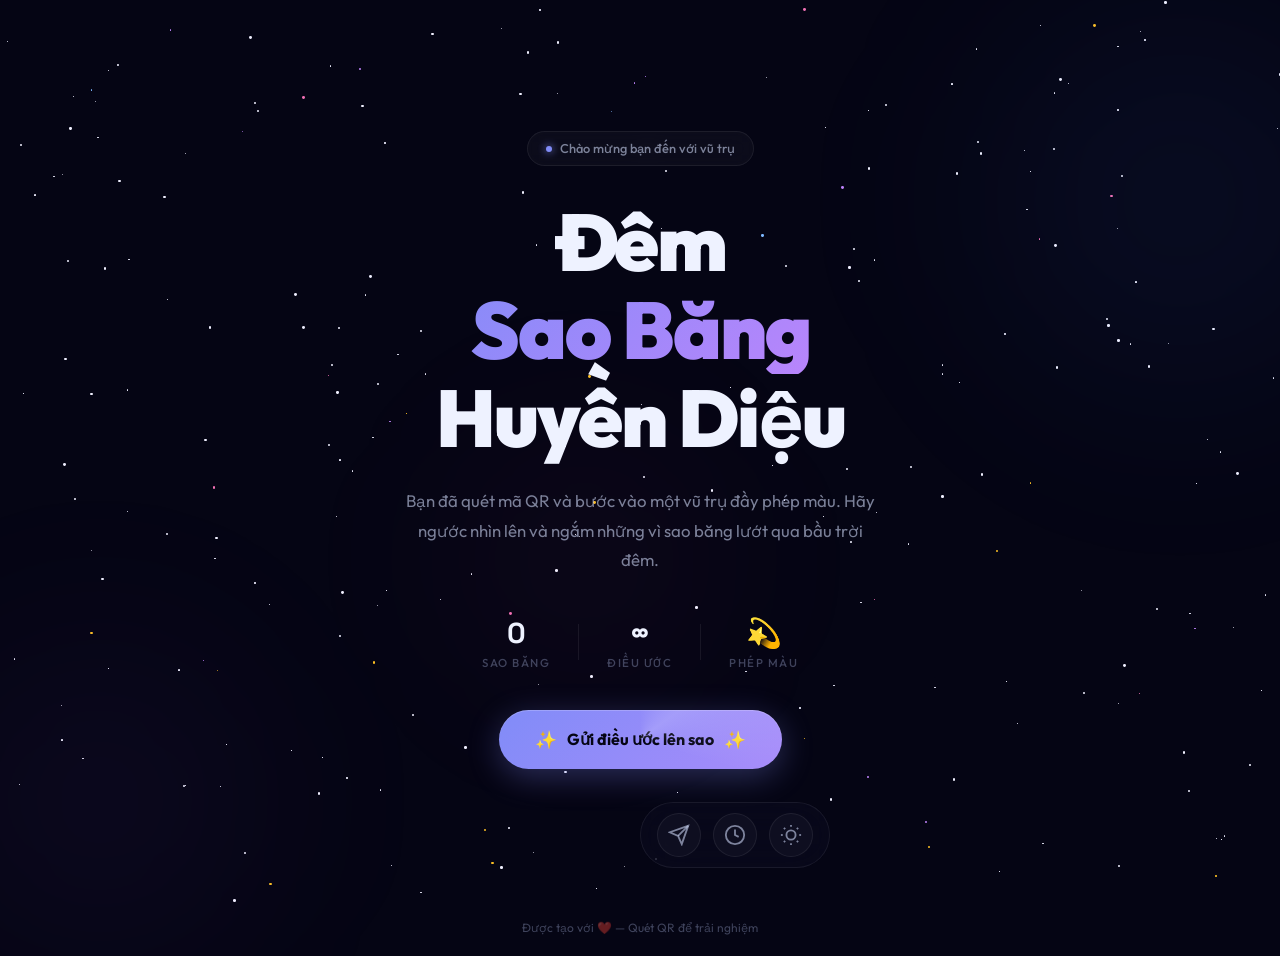
==== index.html @ a84d443f "feat: QR Web - Trang sao bang voi hieu ung shooting stars" ====
<!DOCTYPE html>
<html lang="vi">
<head>
    <meta charset="UTF-8">
    <meta name="viewport" content="width=device-width, initial-scale=1.0">
    <meta name="description" content="Trang web hiệu ứng sao băng - Shooting Stars">
    <meta name="theme-color" content="#0a0a2e">
    <title>✨ Sao Băng - Shooting Stars</title>
    <link rel="preconnect" href="https://fonts.googleapis.com">
    <link rel="preconnect" href="https://fonts.gstatic.com" crossorigin>
    <link href="https://fonts.googleapis.com/css2?family=Outfit:wght@300;400;500;600;700;800;900&family=Space+Grotesk:wght@400;500;600;700&display=swap" rel="stylesheet">
    <link rel="stylesheet" href="style.css">
</head>
<body>
    <!-- Stars Background -->
    <div class="stars-container" id="starsContainer"></div>

    <!-- Shooting Stars -->
    <div class="shooting-stars" id="shootingStars">
        <div class="shooting-star"></div>
        <div class="shooting-star"></div>
        <div class="shooting-star"></div>
        <div class="shooting-star"></div>
        <div class="shooting-star"></div>
        <div class="shooting-star"></div>
        <div class="shooting-star"></div>
        <div class="shooting-star"></div>
    </div>

    <!-- Nebula Glow -->
    <div class="nebula">
        <div class="nebula-cloud nebula-1"></div>
        <div class="nebula-cloud nebula-2"></div>
        <div class="nebula-cloud nebula-3"></div>
    </div>

    <!-- Main Content -->
    <div class="content-wrapper">
        <!-- Hero Section -->
        <section class="hero" id="hero">
            <div class="hero-inner">
                <div class="hero-badge">
                    <span class="badge-dot"></span>
                    <span>Chào mừng bạn đến với vũ trụ</span>
                </div>
                <h1 class="hero-title">
                    <span class="title-line">Đêm</span>
                    <span class="title-line gradient-text">Sao Băng</span>
                    <span class="title-line">Huyền Diệu</span>
                </h1>
                <p class="hero-description">
                    Bạn đã quét mã QR và bước vào một vũ trụ đầy phép màu. 
                    Hãy ngước nhìn lên và ngắm những vì sao băng lướt qua bầu trời đêm.
                </p>
                <div class="hero-stats">
                    <div class="stat-item">
                        <div class="stat-value" id="starCount">0</div>
                        <div class="stat-label">Sao băng</div>
                    </div>
                    <div class="stat-divider"></div>
                    <div class="stat-item">
                        <div class="stat-value" id="wishCount">∞</div>
                        <div class="stat-label">Điều ước</div>
                    </div>
                    <div class="stat-divider"></div>
                    <div class="stat-item">
                        <div class="stat-value">💫</div>
                        <div class="stat-label">Phép màu</div>
                    </div>
                </div>
                <button class="cta-button" id="makeWish" onclick="makeWish()">
                    <span class="btn-sparkle">✨</span>
                    Gửi điều ước lên sao
                    <span class="btn-sparkle">✨</span>
                </button>
            </div>
        </section>

        <!-- Wish Modal -->
        <div class="wish-overlay" id="wishOverlay">
            <div class="wish-card" id="wishCard">
                <div class="wish-glow"></div>
                <div class="wish-emoji">🌠</div>
                <h2>Điều ước của bạn đã được gửi lên ngôi sao!</h2>
                <p>Hãy tin rằng mọi điều tốt đẹp sẽ đến với bạn.</p>
                <button class="wish-close" onclick="closeWish()">Tiếp tục ngắm sao ✨</button>
            </div>
        </div>

        <!-- Interactive Controls -->
        <div class="controls-panel" id="controlsPanel">
            <button class="control-btn" onclick="triggerMeteorShower()" title="Mưa sao băng">
                <svg width="22" height="22" viewBox="0 0 24 24" fill="none" stroke="currentColor" stroke-width="2">
                    <path d="M22 2L11 13"/>
                    <path d="M22 2L15 22L11 13L2 9L22 2Z"/>
                </svg>
            </button>
            <button class="control-btn" onclick="toggleSpeed()" title="Tốc độ" id="speedBtn">
                <svg width="22" height="22" viewBox="0 0 24 24" fill="none" stroke="currentColor" stroke-width="2">
                    <circle cx="12" cy="12" r="10"/>
                    <polyline points="12 6 12 12 16 14"/>
                </svg>
            </button>
            <button class="control-btn" onclick="changeTheme()" title="Đổi màu" id="themeBtn">
                <svg width="22" height="22" viewBox="0 0 24 24" fill="none" stroke="currentColor" stroke-width="2">
                    <circle cx="12" cy="12" r="5"/>
                    <line x1="12" y1="1" x2="12" y2="3"/><line x1="12" y1="21" x2="12" y2="23"/>
                    <line x1="4.22" y1="4.22" x2="5.64" y2="5.64"/><line x1="18.36" y1="18.36" x2="19.78" y2="19.78"/>
                    <line x1="1" y1="12" x2="3" y2="12"/><line x1="21" y1="12" x2="23" y2="12"/>
                    <line x1="4.22" y1="19.78" x2="5.64" y2="18.36"/><line x1="18.36" y1="5.64" x2="19.78" y2="4.22"/>
                </svg>
            </button>
        </div>

        <!-- Footer -->
        <footer class="site-footer">
            <p>Được tạo với ❤️ &mdash; Quét QR để trải nghiệm</p>
        </footer>
    </div>

    <!-- Toast -->
    <div class="toast" id="toast">
        <span id="toastMsg"></span>
    </div>

    <script src="app.js"></script>
</body>
</html>
---- style.css ----
/* ========================================
   Shooting Stars - Cosmic Dark Theme
   ======================================== */

:root {
    --bg-deep: #050514;
    --bg-space: #0a0a2e;
    --star-white: #f0f0ff;
    --star-blue: #7eb8ff;
    --star-purple: #c084fc;
    --star-pink: #f472b6;
    --star-gold: #fbbf24;
    --nebula-blue: rgba(59, 130, 246, 0.08);
    --nebula-purple: rgba(168, 85, 247, 0.06);
    --nebula-pink: rgba(236, 72, 153, 0.05);
    --text-primary: #eef2ff;
    --text-secondary: rgba(200, 210, 240, 0.6);
    --text-muted: rgba(150, 160, 200, 0.4);
    --accent: #818cf8;
    --accent-bright: #a78bfa;
    --glass-bg: rgba(255, 255, 255, 0.03);
    --glass-border: rgba(255, 255, 255, 0.07);
}

/* Theme variants */
body.theme-aurora {
    --bg-deep: #021210;
    --bg-space: #042f2e;
    --accent: #34d399;
    --accent-bright: #6ee7b7;
    --star-blue: #5eead4;
    --star-purple: #34d399;
    --nebula-blue: rgba(52, 211, 153, 0.08);
    --nebula-purple: rgba(94, 234, 212, 0.06);
}

body.theme-sunset {
    --bg-deep: #1a0505;
    --bg-space: #2d0a0a;
    --accent: #fb923c;
    --accent-bright: #fdba74;
    --star-blue: #fb923c;
    --star-purple: #f43f5e;
    --star-pink: #fbbf24;
    --nebula-blue: rgba(251, 146, 60, 0.08);
    --nebula-purple: rgba(244, 63, 94, 0.06);
}

/* Reset */
*, *::before, *::after {
    margin: 0;
    padding: 0;
    box-sizing: border-box;
}

html {
    font-size: 16px;
    scroll-behavior: smooth;
}

body {
    font-family: 'Outfit', 'Space Grotesk', sans-serif;
    background: var(--bg-deep);
    color: var(--text-primary);
    min-height: 100vh;
    overflow-x: hidden;
    position: relative;
    transition: background 1s ease;
}

/* ===== STARS BACKGROUND ===== */
.stars-container {
    position: fixed;
    top: 0;
    left: 0;
    width: 100%;
    height: 100%;
    z-index: 0;
    pointer-events: none;
}

.star {
    position: absolute;
    border-radius: 50%;
    background: var(--star-white);
    animation: twinkle var(--duration) ease-in-out infinite;
    animation-delay: var(--delay);
}

@keyframes twinkle {
    0%, 100% { opacity: var(--min-opacity, 0.2); transform: scale(1); }
    50% { opacity: var(--max-opacity, 0.9); transform: scale(1.3); }
}

/* ===== SHOOTING STARS ===== */
.shooting-stars {
    position: fixed;
    top: 0;
    left: 0;
    width: 100%;
    height: 100%;
    z-index: 1;
    pointer-events: none;
    overflow: hidden;
}

.shooting-star {
    position: absolute;
    width: 3px;
    height: 3px;
    background: linear-gradient(45deg, var(--star-white), transparent);
    border-radius: 50%;
    opacity: 0;
    animation: shoot var(--shoot-duration, 3s) linear infinite;
    animation-delay: var(--shoot-delay, 0s);
}

.shooting-star::before {
    content: '';
    position: absolute;
    top: 50%;
    right: 100%;
    width: var(--tail-length, 80px);
    height: 1.5px;
    background: linear-gradient(to left, rgba(255,255,255,0.8), rgba(167,139,250,0.4), transparent);
    transform: translateY(-50%);
    border-radius: 100px;
}

.shooting-star::after {
    content: '';
    position: absolute;
    top: 50%;
    right: 100%;
    width: calc(var(--tail-length, 80px) * 0.6);
    height: 4px;
    background: linear-gradient(to left, rgba(129,140,248,0.3), transparent);
    transform: translateY(-50%);
    filter: blur(3px);
    border-radius: 100px;
}

/* Individual shooting star configurations */
.shooting-star:nth-child(1) {
    top: 8%;
    right: -100px;
    --shoot-duration: 2.8s;
    --shoot-delay: 0.5s;
    --tail-length: 100px;
}
.shooting-star:nth-child(2) {
    top: 15%;
    right: -100px;
    --shoot-duration: 3.5s;
    --shoot-delay: 3s;
    --tail-length: 120px;
}
.shooting-star:nth-child(3) {
    top: 25%;
    right: -100px;
    --shoot-duration: 2.2s;
    --shoot-delay: 6s;
    --tail-length: 70px;
}
.shooting-star:nth-child(4) {
    top: 35%;
    right: -100px;
    --shoot-duration: 4s;
    --shoot-delay: 2s;
    --tail-length: 140px;
}
.shooting-star:nth-child(5) {
    top: 45%;
    right: -100px;
    --shoot-duration: 2.5s;
    --shoot-delay: 8s;
    --tail-length: 90px;
}
.shooting-star:nth-child(6) {
    top: 55%;
    right: -100px;
    --shoot-duration: 3.2s;
    --shoot-delay: 5s;
    --tail-length: 110px;
}
.shooting-star:nth-child(7) {
    top: 18%;
    right: -100px;
    --shoot-duration: 2s;
    --shoot-delay: 10s;
    --tail-length: 60px;
}
.shooting-star:nth-child(8) {
    top: 40%;
    right: -100px;
    --shoot-duration: 3.8s;
    --shoot-delay: 7s;
    --tail-length: 130px;
}

@keyframes shoot {
    0% {
        transform: translateX(0) translateY(0) rotate(-35deg);
        opacity: 0;
    }
    3% {
        opacity: 1;
    }
    60% {
        opacity: 1;
    }
    100% {
        transform: translateX(-120vw) translateY(60vh) rotate(-35deg);
        opacity: 0;
    }
}

/* Meteor shower - extra stars triggered by button */
.meteor-shower .shooting-star {
    animation-duration: 1.5s !important;
}

.extra-meteor {
    position: absolute;
    width: 3px;
    height: 3px;
    background: var(--star-white);
    border-radius: 50%;
    opacity: 0;
    animation: shoot 1.8s linear forwards;
}

.extra-meteor::before {
    content: '';
    position: absolute;
    top: 50%;
    right: 100%;
    width: 90px;
    height: 1.5px;
    background: linear-gradient(to left, rgba(255,255,255,0.9), rgba(167,139,250,0.5), transparent);
    transform: translateY(-50%);
    border-radius: 100px;
}

.extra-meteor::after {
    content: '';
    position: absolute;
    top: 50%;
    right: 100%;
    width: 50px;
    height: 5px;
    background: linear-gradient(to left, rgba(129,140,248,0.4), transparent);
    transform: translateY(-50%);
    filter: blur(4px);
    border-radius: 100px;
}

/* ===== NEBULA ===== */
.nebula {
    position: fixed;
    top: 0;
    left: 0;
    width: 100%;
    height: 100%;
    z-index: 0;
    pointer-events: none;
}

.nebula-cloud {
    position: absolute;
    border-radius: 50%;
    filter: blur(80px);
    animation: nebulaDrift 30s ease-in-out infinite;
}

.nebula-1 {
    width: 600px;
    height: 600px;
    background: radial-gradient(circle, var(--nebula-blue), transparent 70%);
    top: -100px;
    right: -200px;
    animation-delay: 0s;
}

.nebula-2 {
    width: 500px;
    height: 500px;
    background: radial-gradient(circle, var(--nebula-purple), transparent 70%);
    bottom: -150px;
    left: -150px;
    animation-delay: -10s;
}

.nebula-3 {
    width: 400px;
    height: 400px;
    background: radial-gradient(circle, var(--nebula-pink), transparent 70%);
    top: 40%;
    left: 30%;
    animation-delay: -20s;
}

@keyframes nebulaDrift {
    0%, 100% { transform: translate(0, 0) scale(1); opacity: 0.6; }
    33% { transform: translate(40px, -30px) scale(1.1); opacity: 0.8; }
    66% { transform: translate(-30px, 20px) scale(0.9); opacity: 0.5; }
}

/* ===== CONTENT ===== */
.content-wrapper {
    position: relative;
    z-index: 10;
    min-height: 100vh;
    display: flex;
    flex-direction: column;
}

/* Hero */
.hero {
    flex: 1;
    display: flex;
    align-items: center;
    justify-content: center;
    padding: 40px 24px;
    min-height: 100vh;
}

.hero-inner {
    text-align: center;
    max-width: 640px;
    animation: heroReveal 1.2s ease-out;
}

@keyframes heroReveal {
    from {
        opacity: 0;
        transform: translateY(40px) scale(0.95);
    }
    to {
        opacity: 1;
        transform: translateY(0) scale(1);
    }
}

/* Badge */
.hero-badge {
    display: inline-flex;
    align-items: center;
    gap: 8px;
    padding: 8px 18px;
    background: var(--glass-bg);
    border: 1px solid var(--glass-border);
    border-radius: 100px;
    font-size: 0.8rem;
    font-weight: 500;
    color: var(--text-secondary);
    margin-bottom: 32px;
    backdrop-filter: blur(10px);
    animation: fadeIn 1s ease-out 0.3s both;
}

.badge-dot {
    width: 6px;
    height: 6px;
    border-radius: 50%;
    background: var(--accent);
    box-shadow: 0 0 8px var(--accent);
    animation: dotPulse 2s ease-in-out infinite;
}

@keyframes dotPulse {
    0%, 100% { opacity: 1; box-shadow: 0 0 8px var(--accent); }
    50% { opacity: 0.5; box-shadow: 0 0 16px var(--accent); }
}

/* Title */
.hero-title {
    font-size: clamp(2.5rem, 8vw, 5rem);
    font-weight: 900;
    line-height: 1.1;
    margin-bottom: 24px;
    letter-spacing: -2px;
}

.title-line {
    display: block;
    animation: titleSlide 0.8s ease-out both;
}

.title-line:nth-child(1) { animation-delay: 0.4s; }
.title-line:nth-child(2) { animation-delay: 0.6s; }
.title-line:nth-child(3) { animation-delay: 0.8s; }

@keyframes titleSlide {
    from {
        opacity: 0;
        transform: translateY(30px);
        filter: blur(8px);
    }
    to {
        opacity: 1;
        transform: translateY(0);
        filter: blur(0);
    }
}

.gradient-text {
    background: linear-gradient(135deg, var(--accent), var(--star-purple), var(--star-pink), var(--star-gold));
    background-size: 300% 300%;
    -webkit-background-clip: text;
    -webkit-text-fill-color: transparent;
    background-clip: text;
    animation: gradientShift 6s ease-in-out infinite;
}

@keyframes gradientShift {
    0%, 100% { background-position: 0% 50%; }
    50% { background-position: 100% 50%; }
}

/* Description */
.hero-description {
    font-size: 1.05rem;
    line-height: 1.75;
    color: var(--text-secondary);
    max-width: 480px;
    margin: 0 auto 40px;
    animation: fadeIn 1s ease-out 1s both;
}

@keyframes fadeIn {
    from { opacity: 0; transform: translateY(15px); }
    to { opacity: 1; transform: translateY(0); }
}

/* Stats */
.hero-stats {
    display: flex;
    align-items: center;
    justify-content: center;
    gap: 28px;
    margin-bottom: 40px;
    animation: fadeIn 1s ease-out 1.2s both;
}

.stat-item {
    text-align: center;
}

.stat-value {
    font-size: 1.8rem;
    font-weight: 800;
    color: var(--text-primary);
    font-family: 'Space Grotesk', monospace;
}

.stat-label {
    font-size: 0.72rem;
    font-weight: 500;
    color: var(--text-muted);
    text-transform: uppercase;
    letter-spacing: 1.5px;
    margin-top: 4px;
}

.stat-divider {
    width: 1px;
    height: 36px;
    background: var(--glass-border);
}

/* CTA Button */
.cta-button {
    display: inline-flex;
    align-items: center;
    gap: 10px;
    padding: 18px 36px;
    background: linear-gradient(135deg, var(--accent), var(--accent-bright));
    color: var(--bg-deep);
    border: none;
    border-radius: 100px;
    font-family: 'Outfit', sans-serif;
    font-size: 1rem;
    font-weight: 700;
    cursor: pointer;
    position: relative;
    overflow: hidden;
    transition: all 0.4s cubic-bezier(0.4, 0, 0.2, 1);
    box-shadow: 0 8px 32px rgba(129, 140, 248, 0.3), inset 0 1px 0 rgba(255,255,255,0.2);
    animation: fadeIn 1s ease-out 1.4s both;
}

.cta-button::before {
    content: '';
    position: absolute;
    top: -50%;
    left: -50%;
    width: 200%;
    height: 200%;
    background: conic-gradient(transparent, rgba(255,255,255,0.15), transparent 30%);
    animation: btnShine 4s linear infinite;
}

@keyframes btnShine {
    from { transform: rotate(0deg); }
    to { transform: rotate(360deg); }
}

.cta-button:hover {
    transform: translateY(-3px) scale(1.03);
    box-shadow: 0 12px 48px rgba(129, 140, 248, 0.5), inset 0 1px 0 rgba(255,255,255,0.3);
}

.cta-button:active {
    transform: translateY(0) scale(0.98);
}

.btn-sparkle {
    font-size: 1.1rem;
    animation: sparkle 2s ease-in-out infinite;
}

.btn-sparkle:last-child {
    animation-delay: 1s;
}

@keyframes sparkle {
    0%, 100% { opacity: 0.7; transform: scale(1) rotate(0deg); }
    50% { opacity: 1; transform: scale(1.3) rotate(15deg); }
}

/* ===== WISH MODAL ===== */
.wish-overlay {
    position: fixed;
    top: 0;
    left: 0;
    width: 100%;
    height: 100%;
    background: rgba(5, 5, 20, 0.85);
    backdrop-filter: blur(20px);
    z-index: 1000;
    display: none;
    align-items: center;
    justify-content: center;
    padding: 24px;
    opacity: 0;
    transition: opacity 0.5s ease;
}

.wish-overlay.active {
    display: flex;
    opacity: 1;
}

.wish-card {
    position: relative;
    background: rgba(20, 20, 50, 0.8);
    border: 1px solid rgba(129, 140, 248, 0.2);
    border-radius: 28px;
    padding: 48px 36px;
    max-width: 420px;
    width: 100%;
    text-align: center;
    animation: wishAppear 0.6s ease-out;
    overflow: hidden;
}

.wish-glow {
    position: absolute;
    top: -50%;
    left: -50%;
    width: 200%;
    height: 200%;
    background: radial-gradient(circle at center, rgba(129,140,248,0.1), transparent 60%);
    animation: wishGlow 3s ease-in-out infinite;
}

@keyframes wishGlow {
    0%, 100% { transform: scale(1); opacity: 0.5; }
    50% { transform: scale(1.1); opacity: 1; }
}

@keyframes wishAppear {
    from {
        opacity: 0;
        transform: translateY(30px) scale(0.9);
    }
    to {
        opacity: 1;
        transform: translateY(0) scale(1);
    }
}

.wish-emoji {
    font-size: 4rem;
    margin-bottom: 20px;
    animation: wishFloat 3s ease-in-out infinite;
}

@keyframes wishFloat {
    0%, 100% { transform: translateY(0); }
    50% { transform: translateY(-12px); }
}

.wish-card h2 {
    font-size: 1.3rem;
    font-weight: 700;
    margin-bottom: 12px;
    position: relative;
    z-index: 1;
}

.wish-card p {
    font-size: 0.9rem;
    color: var(--text-secondary);
    margin-bottom: 28px;
    position: relative;
    z-index: 1;
}

.wish-close {
    display: inline-flex;
    align-items: center;
    gap: 8px;
    padding: 14px 28px;
    background: linear-gradient(135deg, var(--accent), var(--accent-bright));
    color: var(--bg-deep);
    border: none;
    border-radius: 100px;
    font-family: 'Outfit', sans-serif;
    font-size: 0.9rem;
    font-weight: 600;
    cursor: pointer;
    transition: all 0.3s ease;
    position: relative;
    z-index: 1;
}

.wish-close:hover {
    transform: scale(1.05);
    box-shadow: 0 8px 24px rgba(129, 140, 248, 0.3);
}

/* ===== CONTROLS PANEL ===== */
.controls-panel {
    position: fixed;
    bottom: 32px;
    left: 50%;
    transform: translateX(-50%);
    display: flex;
    gap: 12px;
    padding: 10px 16px;
    background: rgba(10, 10, 30, 0.6);
    border: 1px solid var(--glass-border);
    border-radius: 100px;
    backdrop-filter: blur(20px);
    z-index: 50;
    animation: fadeIn 1s ease-out 1.6s both;
}

.control-btn {
    width: 44px;
    height: 44px;
    display: flex;
    align-items: center;
    justify-content: center;
    background: var(--glass-bg);
    border: 1px solid var(--glass-border);
    border-radius: 50%;
    color: var(--text-secondary);
    cursor: pointer;
    transition: all 0.3s ease;
}

.control-btn:hover {
    background: rgba(129, 140, 248, 0.15);
    color: var(--accent);
    border-color: rgba(129, 140, 248, 0.3);
    transform: scale(1.1);
    box-shadow: 0 0 20px rgba(129, 140, 248, 0.15);
}

.control-btn:active {
    transform: scale(0.95);
}

/* ===== FOOTER ===== */
.site-footer {
    text-align: center;
    padding: 20px;
    position: relative;
    z-index: 10;
}

.site-footer p {
    font-size: 0.75rem;
    color: var(--text-muted);
}

/* ===== TOAST ===== */
.toast {
    position: fixed;
    top: 32px;
    left: 50%;
    transform: translateX(-50%) translateY(-80px);
    background: rgba(20, 20, 50, 0.9);
    border: 1px solid var(--glass-border);
    color: var(--text-primary);
    padding: 12px 28px;
    border-radius: 100px;
    font-size: 0.85rem;
    font-weight: 500;
    z-index: 2000;
    opacity: 0;
    transition: all 0.4s cubic-bezier(0.4, 0, 0.2, 1);
    backdrop-filter: blur(20px);
    pointer-events: none;
    box-shadow: 0 8px 32px rgba(0,0,0,0.4);
}

.toast.show {
    transform: translateX(-50%) translateY(0);
    opacity: 1;
}

/* ===== CURSOR TRAIL ===== */
.cursor-particle {
    position: fixed;
    pointer-events: none;
    border-radius: 50%;
    z-index: 9999;
    animation: particleFade 0.8s ease-out forwards;
}

@keyframes particleFade {
    from {
        opacity: 1;
        transform: scale(1);
    }
    to {
        opacity: 0;
        transform: scale(0) translateY(-20px);
    }
}

/* ===== RESPONSIVE ===== */
@media (max-width: 600px) {
    .hero-title {
        letter-spacing: -1px;
    }

    .hero-stats {
        gap: 16px;
    }

    .stat-value {
        font-size: 1.4rem;
    }

    .cta-button {
        padding: 16px 28px;
        font-size: 0.9rem;
    }

    .controls-panel {
        bottom: 20px;
    }

    .wish-card {
        padding: 36px 24px;
    }
}

/* Selection */
::selection {
    background: rgba(129, 140, 248, 0.3);
    color: var(--text-primary);
}
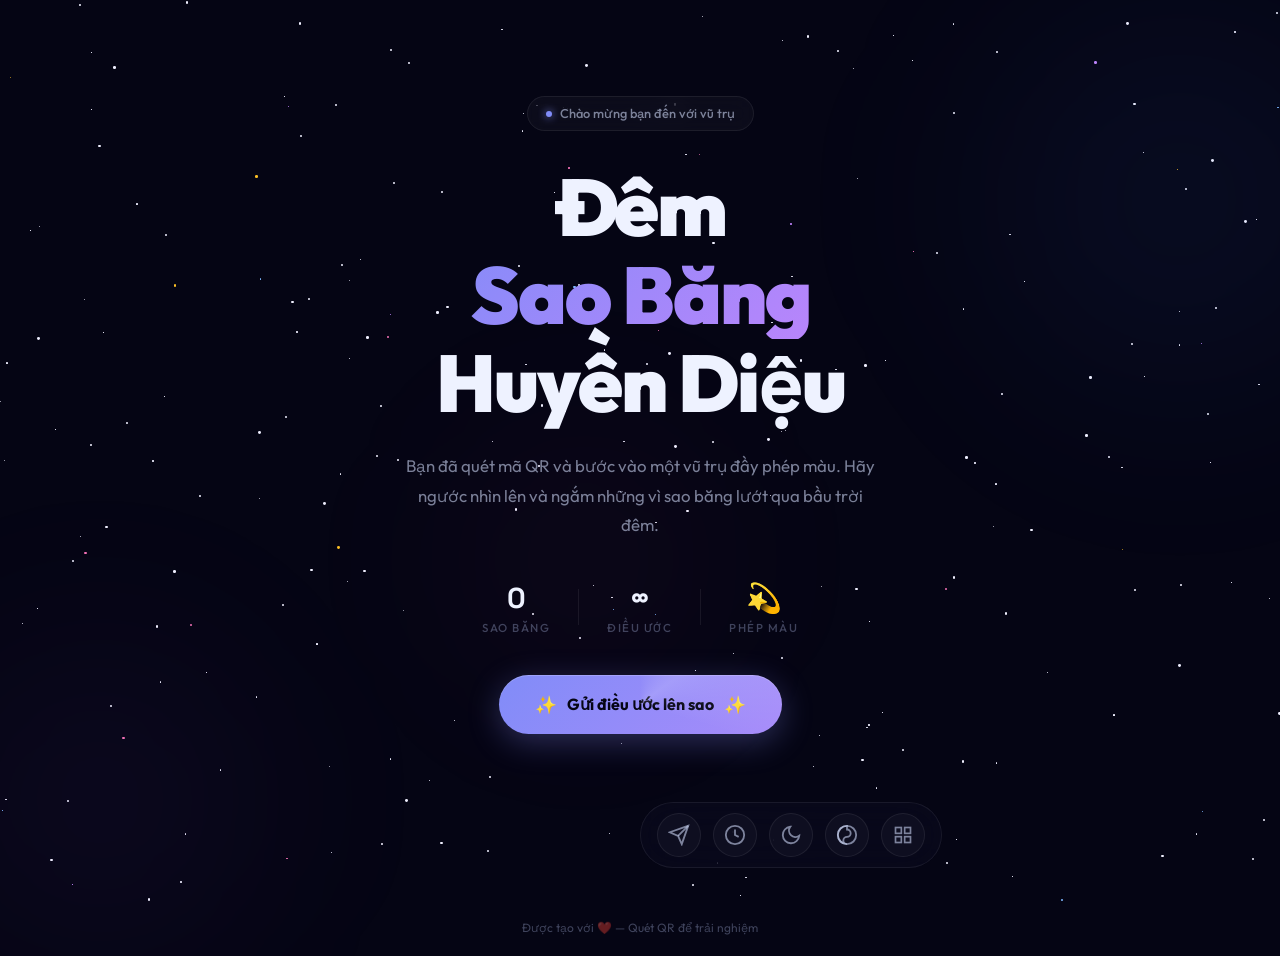
==== commit 411bdf68: "feat: bo sung che do sang toi nen (Light/Dark/Dim mode) va luu trang thai" ====
--- a/index.html
+++ b/index.html
@@ -101,15 +101,23 @@
                     <polyline points="12 6 12 12 16 14"/>
                 </svg>
             </button>
-            <button class="control-btn" onclick="changeTheme()" title="Đổi màu" id="themeBtn">
-                <svg width="22" height="22" viewBox="0 0 24 24" fill="none" stroke="currentColor" stroke-width="2">
-                    <circle cx="12" cy="12" r="5"/>
-                    <line x1="12" y1="1" x2="12" y2="3"/><line x1="12" y1="21" x2="12" y2="23"/>
-                    <line x1="4.22" y1="4.22" x2="5.64" y2="5.64"/><line x1="18.36" y1="18.36" x2="19.78" y2="19.78"/>
-                    <line x1="1" y1="12" x2="3" y2="12"/><line x1="21" y1="12" x2="23" y2="12"/>
-                    <line x1="4.22" y1="19.78" x2="5.64" y2="18.36"/><line x1="18.36" y1="5.64" x2="19.78" y2="4.22"/>
+            <button class="control-btn" onclick="toggleBrightness()" title="Sáng / Tối nền" id="brightnessBtn">
+                <svg id="brightnessIcon" width="22" height="22" viewBox="0 0 24 24" fill="none" stroke="currentColor" stroke-width="2">
+                    <path d="M21 12.79A9 9 0 1 1 11.21 3 7 7 0 0 0 21 12.79z"/>
                 </svg>
             </button>
+            <button class="control-btn" onclick="changeTheme()" title="Tông màu vũ trụ" id="themeBtn">
+                <svg width="22" height="22" viewBox="0 0 24 24" fill="none" stroke="currentColor" stroke-width="2">
+                    <circle cx="12" cy="12" r="10"/>
+                    <path d="M12 2a7 7 0 0 0 0 20 4 4 0 0 1 0-8 4 4 0 0 0 0-8z"/>
+                </svg>
+            </button>
+            <a class="control-btn" href="generate-qr.html" title="Tạo mã QR">
+                <svg width="20" height="20" viewBox="0 0 24 24" fill="none" stroke="currentColor" stroke-width="2">
+                    <rect x="3" y="3" width="7" height="7"/><rect x="14" y="3" width="7" height="7"/>
+                    <rect x="3" y="14" width="7" height="7"/><rect x="14" y="14" width="7" height="7"/>
+                </svg>
+            </a>
         </div>
 
         <!-- Footer -->
--- a/style.css
+++ b/style.css
@@ -46,6 +46,133 @@
     --nebula-purple: rgba(244, 63, 94, 0.06);
 }
 
+/* ===== BRIGHTNESS & LIGHT / DARK MODES ===== */
+/* Dim mode (Nền tối vừa / Chiều tà dịu mắt) */
+body.mode-dim {
+    --bg-deep: #0e1026;
+    --bg-space: #17193d;
+    --text-primary: #f8fafc;
+    --text-secondary: rgba(226, 232, 240, 0.75);
+    --text-muted: rgba(148, 163, 184, 0.5);
+    --glass-bg: rgba(255, 255, 255, 0.06);
+    --glass-border: rgba(255, 255, 255, 0.12);
+    --nebula-blue: rgba(99, 102, 241, 0.14);
+    --nebula-purple: rgba(168, 85, 247, 0.12);
+}
+
+/* Light mode (Nền sáng / Bình minh mộng mơ) */
+body.mode-light {
+    --bg-deep: #f5f7fd;
+    --bg-space: #e7edfc;
+    --star-white: #6366f1;
+    --star-blue: #3b82f6;
+    --star-purple: #8b5cf6;
+    --star-pink: #ec4899;
+    --star-gold: #f59e0b;
+    --nebula-blue: rgba(99, 102, 241, 0.12);
+    --nebula-purple: rgba(168, 85, 247, 0.10);
+    --nebula-pink: rgba(244, 114, 182, 0.08);
+    --text-primary: #0f172a;
+    --text-secondary: #334155;
+    --text-muted: #64748b;
+    --accent: #4f46e5;
+    --accent-bright: #6366f1;
+    --glass-bg: rgba(255, 255, 255, 0.7);
+    --glass-border: rgba(99, 102, 241, 0.18);
+}
+
+body.mode-light.theme-aurora {
+    --bg-deep: #f0fdf4;
+    --bg-space: #dcfce7;
+    --accent: #059669;
+    --accent-bright: #10b981;
+    --star-blue: #0d9488;
+    --star-purple: #059669;
+    --nebula-blue: rgba(16, 185, 129, 0.12);
+    --nebula-purple: rgba(20, 184, 166, 0.10);
+}
+
+body.mode-light.theme-sunset {
+    --bg-deep: #fff7ed;
+    --bg-space: #ffedd5;
+    --accent: #ea580c;
+    --accent-bright: #f97316;
+    --star-blue: #ea580c;
+    --star-purple: #e11d48;
+    --star-pink: #d97706;
+    --nebula-blue: rgba(249, 115, 22, 0.12);
+    --nebula-purple: rgba(225, 29, 72, 0.10);
+}
+
+/* Light mode specific component overrides */
+body.mode-light .hero-badge {
+    background: rgba(255, 255, 255, 0.85);
+    border-color: rgba(99, 102, 241, 0.22);
+    color: #334155;
+    box-shadow: 0 4px 16px rgba(99, 102, 241, 0.08);
+}
+
+body.mode-light .cta-button {
+    color: #ffffff;
+    box-shadow: 0 8px 30px rgba(79, 70, 229, 0.35);
+}
+
+body.mode-light .controls-panel {
+    background: rgba(255, 255, 255, 0.85);
+    border-color: rgba(99, 102, 241, 0.2);
+    box-shadow: 0 10px 30px rgba(0, 0, 0, 0.08);
+}
+
+body.mode-light .control-btn {
+    background: rgba(241, 245, 249, 0.85);
+    border-color: rgba(99, 102, 241, 0.18);
+    color: #334155;
+}
+
+body.mode-light .control-btn:hover {
+    background: rgba(99, 102, 241, 0.15);
+    color: #4f46e5;
+    border-color: rgba(99, 102, 241, 0.35);
+}
+
+body.mode-light .wish-overlay {
+    background: rgba(240, 244, 255, 0.85);
+}
+
+body.mode-light .wish-card {
+    background: rgba(255, 255, 255, 0.96);
+    border-color: rgba(99, 102, 241, 0.25);
+    color: #0f172a;
+    box-shadow: 0 20px 50px rgba(99, 102, 241, 0.18);
+}
+
+body.mode-light .wish-card p {
+    color: #475569;
+}
+
+body.mode-light .wish-close {
+    color: #ffffff;
+}
+
+body.mode-light .toast {
+    background: rgba(255, 255, 255, 0.95);
+    border-color: rgba(99, 102, 241, 0.25);
+    color: #0f172a;
+    box-shadow: 0 10px 30px rgba(0, 0, 0, 0.12);
+}
+
+body.mode-light .shooting-star::before {
+    background: linear-gradient(to left, rgba(79, 70, 229, 0.9), rgba(168, 85, 247, 0.5), transparent);
+}
+
+body.mode-light .shooting-star::after {
+    background: linear-gradient(to left, rgba(99, 102, 241, 0.4), transparent);
+}
+
+body.mode-light .extra-meteor::before {
+    background: linear-gradient(to left, rgba(79, 70, 229, 0.9), rgba(168, 85, 247, 0.5), transparent);
+}
+
 /* Reset */
 *, *::before, *::after {
     margin: 0;
@@ -65,7 +192,7 @@
     min-height: 100vh;
     overflow-x: hidden;
     position: relative;
-    transition: background 1s ease;
+    transition: background 0.8s ease, color 0.5s ease;
 }
 
 /* ===== STARS BACKGROUND ===== */
@@ -321,7 +448,7 @@
     display: flex;
     align-items: center;
     justify-content: center;
-    padding: 40px 24px;
+    padding: 40px 24px 110px;
     min-height: 100vh;
 }
 
